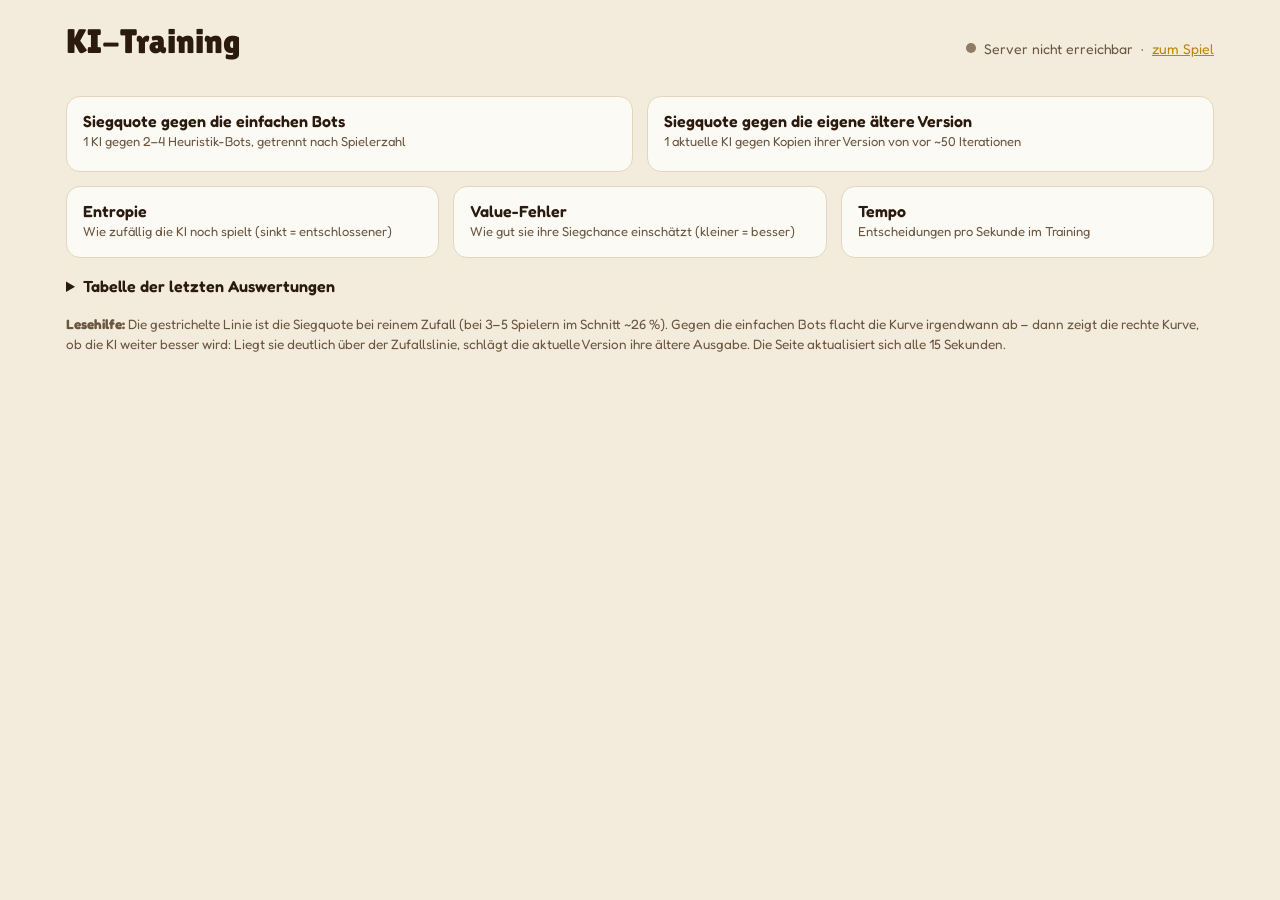
==== web/training.html @ 51f73f67 "Neues Tisch-Layout mit Kartenbildern, Kartenflüge, Kuhhandel per Hover, Einstellungsmenü, Trainings-" ====
<!doctype html>
<html lang="de">
<head>
<meta charset="utf-8">
<meta name="viewport" content="width=device-width, initial-scale=1">
<title>KI-Training</title>
<link href="https://fonts.googleapis.com/css2?family=Fredoka:wght@400;500;600;700&family=Lilita+One&display=swap" rel="stylesheet">
<style>
  :root {
    color-scheme: light;
    --bg: #f3ecdc; --surface-1: #fcfaf4; --border: #e2d7bd;
    --text-primary: #2b1a0e; --text-secondary: #6b5640; --text-muted: #8f7c66;
    --grid: #ebe3d0; --axis: #bfb196;
    --series-1: #2a78d6; --series-2: #eb6834; --series-3: #1baf7a; --series-4: #4a3aa7;
    --ref: #9a8d78; --good: #008300; --accent: #b8860b;
  }
  @media (prefers-color-scheme: dark) {
    :root:where(:not([data-theme="light"])) {
      color-scheme: dark;
      --bg: #141210; --surface-1: #1d1a17; --border: #332d26;
      --text-primary: #f7efdc; --text-secondary: #c3b8a4; --text-muted: #978b78;
      --grid: #2a2520; --axis: #4d443a;
      --series-1: #3987e5; --series-2: #d95926; --series-3: #199e70; --series-4: #9085e9;
      --ref: #8a7f6e; --good: #3fb950; --accent: #f5c542;
    }
  }
  * { box-sizing: border-box; }
  body { margin: 0; font-family: "Fredoka", system-ui, sans-serif; background: var(--bg); color: var(--text-primary); }
  main { max-width: 1180px; margin: 0 auto; padding: 22px 16px 60px; }
  header { display: flex; align-items: baseline; justify-content: space-between; gap: 16px; flex-wrap: wrap; }
  h1 { font-family: "Lilita One"; font-weight: 400; font-size: 34px; margin: 0; }
  .status { font-size: 14px; color: var(--text-secondary); display: flex; align-items: center; gap: 8px; }
  .dot { width: 10px; height: 10px; border-radius: 50%; background: var(--text-muted); }
  .dot.on { background: var(--good); box-shadow: 0 0 0 4px color-mix(in srgb, var(--good) 25%, transparent); animation: pulse 1.6s infinite; }
  @keyframes pulse { 50% { box-shadow: 0 0 0 7px color-mix(in srgb, var(--good) 0%, transparent); } }
  a { color: var(--accent); }
  .tiles { display: grid; grid-template-columns: repeat(auto-fit, minmax(170px, 1fr)); gap: 12px; margin: 18px 0; }
  .tile { background: var(--surface-1); border: 1px solid var(--border); border-radius: 14px; padding: 12px 16px; }
  .tile .k { font-size: 13px; color: var(--text-secondary); }
  .tile .v { font-family: "Lilita One"; font-size: 32px; line-height: 1.15; margin-top: 2px; }
  .tile .s { font-size: 12.5px; color: var(--text-muted); }
  .grid2 { display: grid; grid-template-columns: 1fr 1fr; gap: 14px; }
  .grid3 { display: grid; grid-template-columns: repeat(3, 1fr); gap: 14px; margin-top: 14px; }
  @media (max-width: 860px) { .grid2, .grid3 { grid-template-columns: 1fr; } }
  .card { background: var(--surface-1); border: 1px solid var(--border); border-radius: 14px; padding: 14px 16px 10px; position: relative; }
  .card h2 { font-size: 16px; font-weight: 600; margin: 0; }
  .card p.sub { margin: 2px 0 8px; font-size: 13px; color: var(--text-secondary); }
  .legend { display: flex; gap: 14px; flex-wrap: wrap; font-size: 12.5px; color: var(--text-secondary); margin-bottom: 4px; }
  .legend i { display: inline-block; width: 14px; height: 2px; vertical-align: middle; margin-right: 5px; border-radius: 2px; }
  .legend i.dash { background: repeating-linear-gradient(90deg, var(--ref) 0 4px, transparent 4px 7px) !important; }
  svg { display: block; width: 100%; overflow: visible; }
  svg text { font-family: "Fredoka"; font-size: 11px; fill: var(--text-muted); }
  .tip {
    position: absolute; pointer-events: none; background: var(--surface-1); border: 1px solid var(--border);
    border-radius: 10px; padding: 7px 10px; font-size: 12.5px; box-shadow: 0 6px 18px rgba(0,0,0,.15); display: none; white-space: nowrap; z-index: 5;
  }
  .tip b { font-weight: 600; }
  .tip .row { display: flex; align-items: center; gap: 6px; }
  .tip .sw { width: 9px; height: 9px; border-radius: 50%; }
  details { margin-top: 18px; }
  summary { cursor: pointer; font-weight: 600; }
  table { border-collapse: collapse; width: 100%; font-size: 13px; margin-top: 8px; }
  th, td { padding: 5px 8px; border-bottom: 1px solid var(--border); text-align: right; }
  th:first-child, td:first-child { text-align: left; }
  .explain { font-size: 13.5px; color: var(--text-secondary); line-height: 1.5; margin-top: 18px; }
</style>
</head>
<body>
<main>
  <header>
    <h1>KI-Training</h1>
    <div class="status"><span class="dot" id="dot"></span><span id="status">lädt…</span> · <a href="/">zum Spiel</a></div>
  </header>

  <div class="tiles" id="tiles"></div>

  <div class="grid2">
    <div class="card">
      <h2>Siegquote gegen die einfachen Bots</h2>
      <p class="sub">1 KI gegen 2–4 Heuristik-Bots, getrennt nach Spielerzahl</p>
      <div class="legend" id="lg1"></div>
      <div id="c1"></div>
    </div>
    <div class="card">
      <h2>Siegquote gegen die eigene ältere Version</h2>
      <p class="sub">1 aktuelle KI gegen Kopien ihrer Version von vor ~50 Iterationen</p>
      <div class="legend" id="lg2"></div>
      <div id="c2"></div>
    </div>
  </div>
  <div class="grid3">
    <div class="card"><h2>Entropie</h2><p class="sub">Wie zufällig die KI noch spielt (sinkt = entschlossener)</p><div id="c3"></div></div>
    <div class="card"><h2>Value-Fehler</h2><p class="sub">Wie gut sie ihre Siegchance einschätzt (kleiner = besser)</p><div id="c4"></div></div>
    <div class="card"><h2>Tempo</h2><p class="sub">Entscheidungen pro Sekunde im Training</p><div id="c5"></div></div>
  </div>

  <details>
    <summary>Tabelle der letzten Auswertungen</summary>
    <div id="table"></div>
  </details>

  <p class="explain">
    <b>Lesehilfe:</b> Die gestrichelte Linie ist die Siegquote bei reinem Zufall (bei 3–5 Spielern im Schnitt ~26 %).
    Gegen die einfachen Bots flacht die Kurve irgendwann ab – dann zeigt die rechte Kurve, ob die KI weiter besser wird:
    Liegt sie deutlich über der Zufallslinie, schlägt die aktuelle Version ihre ältere Ausgabe. Die Seite aktualisiert sich alle 15 Sekunden.
  </p>
</main>

<script>
"use strict";
const $ = (s) => document.querySelector(s);
const css = (v) => getComputedStyle(document.documentElement).getPropertyValue(v).trim();
const NS = "http://www.w3.org/2000/svg";
const RANDOM = (1 / 3 + 1 / 4 + 1 / 5) / 3;

function parseByN(s) {
  const out = {};
  (s || "").split(" ").filter(Boolean).forEach((p) => { const [n, v] = p.split(":"); out[n] = +v; });
  return out;
}
const pct = (v) => `${Math.round(v * 100)} %`;

/** Linienchart mit Fadenkreuz-Tooltip. series: [{name, color, points:[[x,y]]}] */
function lineChart(host, series, opt = {}) {
  host.innerHTML = "";
  const W = host.clientWidth || 500, H = opt.height || 240;
  const m = { l: 42, r: 12, t: 10, b: 26 };
  const all = series.flatMap((s) => s.points);
  if (!all.length) { host.innerHTML = `<p class="sub">Noch keine Daten.</p>`; return; }
  const xs = all.map((p) => p[0]);
  const x0 = Math.min(...xs), x1 = Math.max(...xs, x0 + 1);
  let y0 = opt.yMin ?? Math.min(...all.map((p) => p[1]));
  let y1 = opt.yMax ?? Math.max(...all.map((p) => p[1]));
  if (y1 === y0) y1 = y0 + 1;
  const X = (x) => m.l + ((x - x0) / (x1 - x0)) * (W - m.l - m.r);
  const Y = (y) => H - m.b - ((y - y0) / (y1 - y0)) * (H - m.t - m.b);
  const svg = document.createElementNS(NS, "svg");
  svg.setAttribute("viewBox", `0 0 ${W} ${H}`);
  svg.setAttribute("height", H);
  const add = (tag, attrs, parent = svg) => {
    const e = document.createElementNS(NS, tag);
    for (const k in attrs) e.setAttribute(k, attrs[k]);
    parent.appendChild(e);
    return e;
  };
  // Gitter + Achsen
  const ticks = 4;
  for (let i = 0; i <= ticks; i++) {
    const v = y0 + ((y1 - y0) * i) / ticks;
    add("line", { x1: m.l, x2: W - m.r, y1: Y(v), y2: Y(v), stroke: css("--grid"), "stroke-width": 1 });
    add("text", { x: m.l - 6, y: Y(v) + 4, "text-anchor": "end" }).textContent = opt.fmt ? opt.fmt(v) : +v.toFixed(3);
  }
  add("line", { x1: m.l, x2: W - m.r, y1: H - m.b, y2: H - m.b, stroke: css("--axis") });
  const xt = 5;
  for (let i = 0; i <= xt; i++) {
    const v = Math.round(x0 + ((x1 - x0) * i) / xt);
    add("text", { x: X(v), y: H - 8, "text-anchor": "middle" }).textContent = v;
  }
  if (opt.ref !== undefined) {
    add("line", { x1: m.l, x2: W - m.r, y1: Y(opt.ref), y2: Y(opt.ref), stroke: css("--ref"), "stroke-width": 1.5, "stroke-dasharray": "5 4" });
  }
  for (const s of series) {
    if (!s.points.length) continue;
    const d = s.points.map((p, i) => `${i ? "L" : "M"}${X(p[0]).toFixed(1)},${Y(p[1]).toFixed(1)}`).join("");
    add("path", { d, fill: "none", stroke: s.color, "stroke-width": 2, "stroke-linejoin": "round", "stroke-linecap": "round" });
    const last = s.points[s.points.length - 1];
    add("circle", { cx: X(last[0]), cy: Y(last[1]), r: 4, fill: s.color, stroke: css("--surface-1"), "stroke-width": 2 });
  }
  // Hover
  const cross = add("line", { y1: m.t, y2: H - m.b, stroke: css("--axis"), "stroke-width": 1, visibility: "hidden" });
  const dots = series.map((s) => add("circle", { r: 4.5, fill: s.color, stroke: css("--surface-1"), "stroke-width": 2, visibility: "hidden" }));
  const hit = add("rect", { x: m.l, y: m.t, width: W - m.l - m.r, height: H - m.t - m.b, fill: "transparent" });
  const tip = document.createElement("div");
  tip.className = "tip";
  host.style.position = "relative";
  host.appendChild(svg);
  host.appendChild(tip);
  hit.addEventListener("mousemove", (e) => {
    const r = svg.getBoundingClientRect();
    const px = ((e.clientX - r.left) / r.width) * W;
    const xv = x0 + ((px - m.l) / (W - m.l - m.r)) * (x1 - x0);
    let rows = "";
    let cx = null;
    series.forEach((s, i) => {
      if (!s.points.length) { dots[i].setAttribute("visibility", "hidden"); return; }
      let best = s.points[0];
      for (const p of s.points) if (Math.abs(p[0] - xv) < Math.abs(best[0] - xv)) best = p;
      cx = best[0];
      dots[i].setAttribute("cx", X(best[0])); dots[i].setAttribute("cy", Y(best[1])); dots[i].setAttribute("visibility", "visible");
      rows += `<div class="row"><span class="sw" style="background:${s.color}"></span>${s.name}: <b>${opt.fmt ? opt.fmt(best[1]) : best[1]}</b></div>`;
    });
    cross.setAttribute("x1", X(cx)); cross.setAttribute("x2", X(cx)); cross.setAttribute("visibility", "visible");
    tip.innerHTML = `<div style="color:var(--text-muted)">Iteration ${cx}</div>${rows}`;
    tip.style.display = "block";
    const left = (X(cx) / W) * r.width;
    tip.style.left = `${Math.min(left + 12, r.width - tip.offsetWidth - 4)}px`;
    tip.style.top = "8px";
  });
  hit.addEventListener("mouseleave", () => {
    tip.style.display = "none";
    cross.setAttribute("visibility", "hidden");
    dots.forEach((d) => d.setAttribute("visibility", "hidden"));
  });
}

function legend(host, items) {
  host.innerHTML = items.map((it) => `<span><i class="${it.dash ? "dash" : ""}" style="background:${it.color}"></i>${it.name}</span>`).join("");
}

function smooth(points, k = 5) {
  return points.map((p, i) => {
    const w = points.slice(Math.max(0, i - k + 1), i + 1);
    return [p[0], w.reduce((s, q) => s + q[1], 0) / w.length];
  });
}

let lastData = null;
async function load() {
  let data;
  try { data = await (await fetch("/api/training")).json(); } catch (e) { $("#status").textContent = "Server nicht erreichbar"; return; }
  lastData = data;
  draw(data);
}

function draw(data) {
  const rows = data.rows.map((r) => ({ ...r, iter: +r.iter }));
  $("#dot").className = "dot" + (data.running ? " on" : "");
  $("#status").textContent = data.running ? `Training läuft · letztes Update vor ${data.updated_s} s` : "Training gestoppt";
  if (!rows.length) { $("#tiles").innerHTML = "<p>Noch keine Trainingsdaten.</p>"; return; }
  const last = rows[rows.length - 1];
  const evals = rows.filter((r) => r.eval_winrate);
  const olds = rows.filter((r) => r.vs_old_winrate);
  const le = evals[evals.length - 1];
  const lo = olds[olds.length - 1];
  const hrs = (+last.time_min) / 60;
  const best = evals.reduce((b, r) => Math.max(b, +r.eval_winrate), 0);
  $("#tiles").innerHTML = `
    <div class="tile"><div class="k">Iteration</div><div class="v">${last.iter}</div><div class="s">${last.games_total ? (+last.games_total).toLocaleString("de-DE") + " Partien gespielt" : ""}</div></div>
    <div class="tile"><div class="k">Trainingszeit</div><div class="v">${hrs >= 1 ? hrs.toFixed(1) + " h" : Math.round(+last.time_min) + " min"}</div><div class="s">${(+last.sps).toLocaleString("de-DE")} Entscheidungen/s</div></div>
    <div class="tile"><div class="k">Gegen einfache Bots</div><div class="v">${le ? pct(+le.eval_winrate) : "–"}</div><div class="s">Bestwert ${pct(best)} · Zufall ${pct(RANDOM)}</div></div>
    <div class="tile"><div class="k">Gegen ältere Version</div><div class="v">${lo ? pct(+lo.vs_old_winrate) : "–"}</div><div class="s">${lo ? `gegen Iteration ${lo.vs_old_iter}` : "ab Iteration ~60"}</div></div>`;

  const colors = [css("--series-1"), css("--series-2"), css("--series-3")];
  const byN = (list, col) => ["3", "4", "5"].map((n, i) => ({
    name: `${n} Spieler`, color: colors[i],
    points: list.filter((r) => r[col]).map((r) => [r.iter, parseByN(r[col])[n]]).filter((p) => p[1] !== undefined),
  }));
  const ref = { name: "Zufall (~26 %)", color: css("--ref"), dash: true };
  const s1 = byN(evals, "eval_by_n");
  legend($("#lg1"), [...s1, ref]);
  lineChart($("#c1"), s1, { yMin: 0, yMax: 1, fmt: pct, ref: RANDOM });
  const s2 = [{ name: "Gesamt", color: css("--series-4"), points: olds.map((r) => [r.iter, +r.vs_old_winrate]) }];
  legend($("#lg2"), [...s2, ref]);
  lineChart($("#c2"), s2, { yMin: 0, yMax: 1, fmt: pct, ref: RANDOM });
  const one = (col, name) => [{ name, color: css("--series-1"), points: smooth(rows.filter((r) => r[col]).map((r) => [r.iter, +r[col]])) }];
  lineChart($("#c3"), one("ent", "Entropie"), { height: 170, fmt: (v) => v.toFixed(2) });
  lineChart($("#c4"), one("vl", "Value-Fehler"), { height: 170, fmt: (v) => v.toFixed(3) });
  lineChart($("#c5"), one("sps", "Entscheidungen/s"), { height: 170, fmt: (v) => Math.round(v).toLocaleString("de-DE") });

  const recent = evals.slice(-15).reverse();
  $("#table").innerHTML = `<table><thead><tr><th>Iteration</th><th>Zeit</th><th>vs Bots</th><th>3 Sp.</th><th>4 Sp.</th><th>5 Sp.</th><th>vs ältere Version</th></tr></thead><tbody>
    ${recent.map((r) => { const b = parseByN(r.eval_by_n); return `<tr><td>${r.iter}</td><td>${Math.round(+r.time_min)} min</td><td>${pct(+r.eval_winrate)}</td><td>${b[3] !== undefined ? pct(b[3]) : "–"}</td><td>${b[4] !== undefined ? pct(b[4]) : "–"}</td><td>${b[5] !== undefined ? pct(b[5]) : "–"}</td><td>${r.vs_old_winrate ? pct(+r.vs_old_winrate) + ` (It. ${r.vs_old_iter})` : "–"}</td></tr>`; }).join("")}
  </tbody></table>`;
}

load();
setInterval(load, 15000);
let rt;
window.addEventListener("resize", () => { clearTimeout(rt); rt = setTimeout(() => lastData && draw(lastData), 150); });
</script>
</body>
</html>
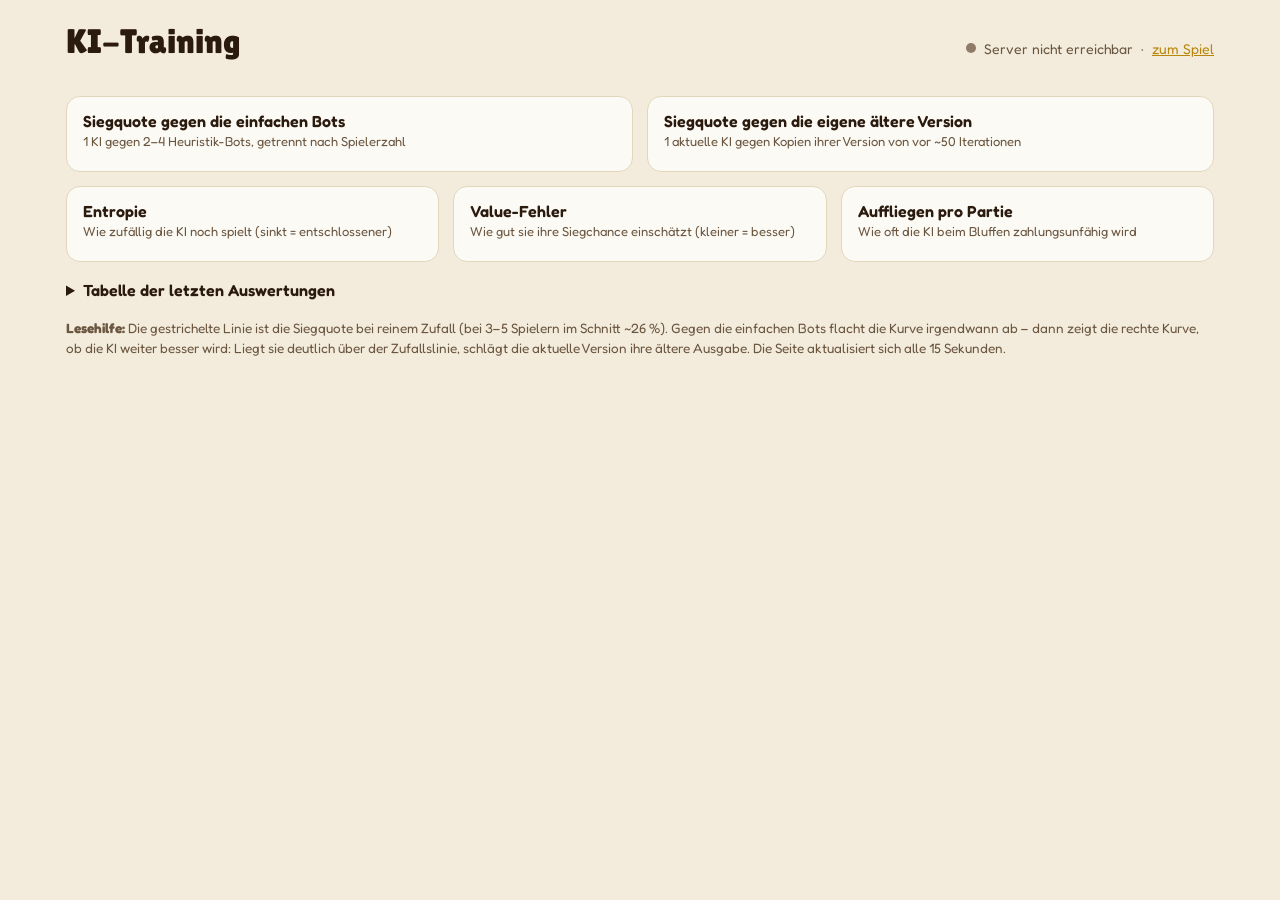
==== commit f426eab9: "Kuhhandel sichtbar in der Mitte, Gegnerkarten anklickbar markiert, luftigeres Layout, Malus fürs Auf" ====
--- a/web/training.html
+++ b/web/training.html
@@ -91,7 +91,7 @@
   <div class="grid3">
     <div class="card"><h2>Entropie</h2><p class="sub">Wie zufällig die KI noch spielt (sinkt = entschlossener)</p><div id="c3"></div></div>
     <div class="card"><h2>Value-Fehler</h2><p class="sub">Wie gut sie ihre Siegchance einschätzt (kleiner = besser)</p><div id="c4"></div></div>
-    <div class="card"><h2>Tempo</h2><p class="sub">Entscheidungen pro Sekunde im Training</p><div id="c5"></div></div>
+    <div class="card"><h2>Auffliegen pro Partie</h2><p class="sub">Wie oft die KI beim Bluffen zahlungsunfähig wird</p><div class="legend" id="lg5"></div><div id="c5"></div></div>
   </div>
 
   <details>
@@ -238,6 +238,7 @@
     <div class="tile"><div class="k">Iteration</div><div class="v">${last.iter}</div><div class="s">${last.games_total ? (+last.games_total).toLocaleString("de-DE") + " Partien gespielt" : ""}</div></div>
     <div class="tile"><div class="k">Trainingszeit</div><div class="v">${hrs >= 1 ? hrs.toFixed(1) + " h" : Math.round(+last.time_min) + " min"}</div><div class="s">${(+last.sps).toLocaleString("de-DE")} Entscheidungen/s</div></div>
     <div class="tile"><div class="k">Gegen einfache Bots</div><div class="v">${le ? pct(+le.eval_winrate) : "–"}</div><div class="s">Bestwert ${pct(best)} · Zufall ${pct(RANDOM)}</div></div>
+    <div class="tile"><div class="k">Auffliegen pro Partie</div><div class="v">${le && le.eval_busts ? (+le.eval_busts).toFixed(1) : "–"}</div><div class="s">${last.bust_penalty ? `Malus ${last.bust_penalty} pro Auffliegen` : "ohne Malus"}</div></div>
     <div class="tile"><div class="k">Gegen ältere Version</div><div class="v">${lo ? pct(+lo.vs_old_winrate) : "–"}</div><div class="s">${lo ? `gegen Iteration ${lo.vs_old_iter}` : "ab Iteration ~60"}</div></div>`;
 
   const colors = [css("--series-1"), css("--series-2"), css("--series-3")];
@@ -255,7 +256,12 @@
   const one = (col, name) => [{ name, color: css("--series-1"), points: smooth(rows.filter((r) => r[col]).map((r) => [r.iter, +r[col]])) }];
   lineChart($("#c3"), one("ent", "Entropie"), { height: 170, fmt: (v) => v.toFixed(2) });
   lineChart($("#c4"), one("vl", "Value-Fehler"), { height: 170, fmt: (v) => v.toFixed(3) });
-  lineChart($("#c5"), one("sps", "Entscheidungen/s"), { height: 170, fmt: (v) => Math.round(v).toLocaleString("de-DE") });
+  const s5 = [
+    { name: "gegen Bots", color: css("--series-1"), points: rows.filter((r) => r.eval_busts).map((r) => [r.iter, +r.eval_busts]) },
+    { name: "Self-Play", color: css("--series-2"), points: smooth(rows.filter((r) => r.busts_per_game).map((r) => [r.iter, +r.busts_per_game])) },
+  ];
+  legend($("#lg5"), s5);
+  lineChart($("#c5"), s5, { height: 170, yMin: 0, fmt: (v) => v.toFixed(1) });
 
   const recent = evals.slice(-15).reverse();
   $("#table").innerHTML = `<table><thead><tr><th>Iteration</th><th>Zeit</th><th>vs Bots</th><th>3 Sp.</th><th>4 Sp.</th><th>5 Sp.</th><th>vs ältere Version</th></tr></thead><tbody>
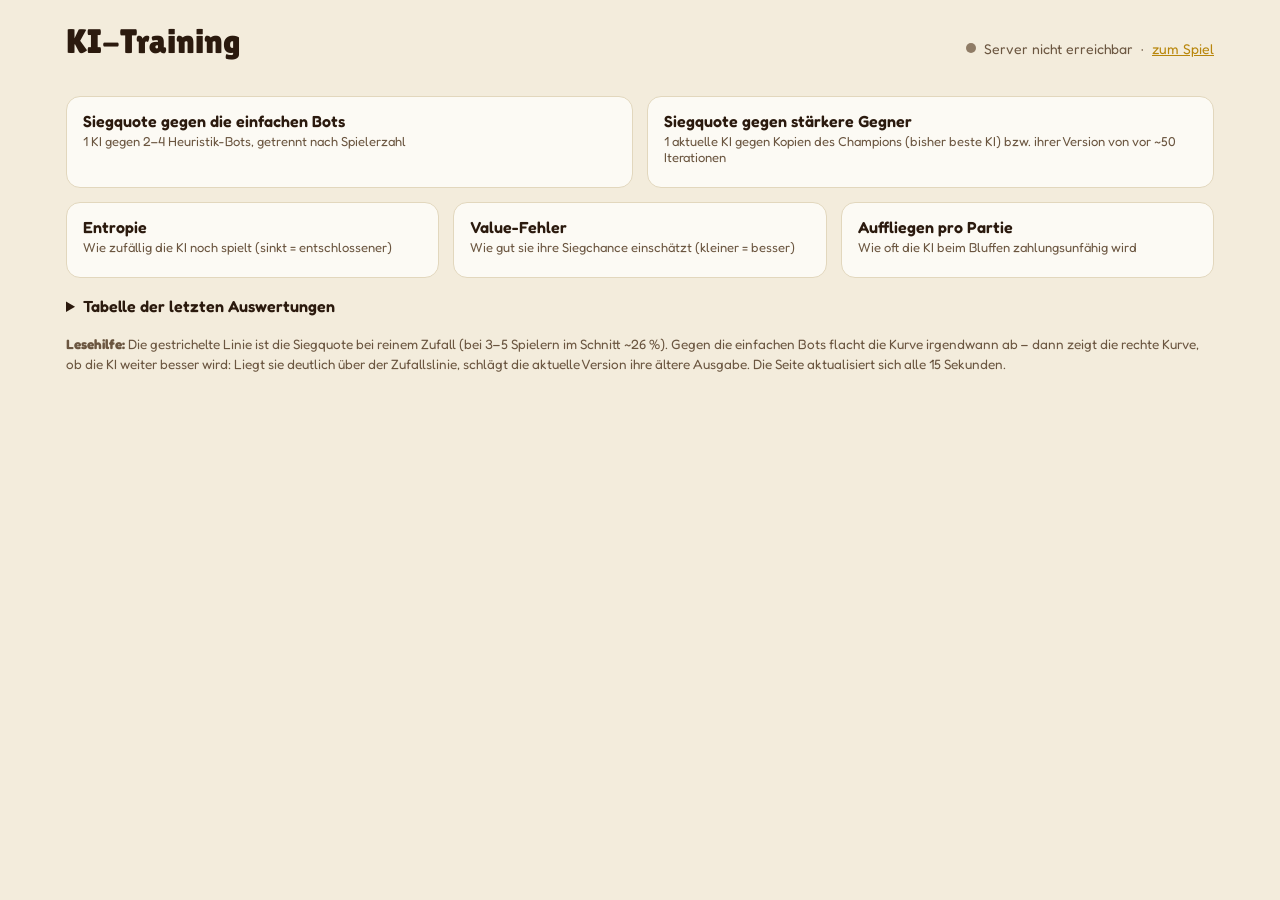
==== commit bde33f9c: "Größeres Netz (1024) mit Net2Wider aus der bisherigen KI, Champion als Trainingsgegner und Maßstab, " ====
--- a/web/training.html
+++ b/web/training.html
@@ -82,8 +82,8 @@
       <div id="c1"></div>
     </div>
     <div class="card">
-      <h2>Siegquote gegen die eigene ältere Version</h2>
-      <p class="sub">1 aktuelle KI gegen Kopien ihrer Version von vor ~50 Iterationen</p>
+      <h2>Siegquote gegen stärkere Gegner</h2>
+      <p class="sub">1 aktuelle KI gegen Kopien des Champions (bisher beste KI) bzw. ihrer Version von vor ~50 Iterationen</p>
       <div class="legend" id="lg2"></div>
       <div id="c2"></div>
     </div>
@@ -239,6 +239,7 @@
     <div class="tile"><div class="k">Trainingszeit</div><div class="v">${hrs >= 1 ? hrs.toFixed(1) + " h" : Math.round(+last.time_min) + " min"}</div><div class="s">${(+last.sps).toLocaleString("de-DE")} Entscheidungen/s</div></div>
     <div class="tile"><div class="k">Gegen einfache Bots</div><div class="v">${le ? pct(+le.eval_winrate) : "–"}</div><div class="s">Bestwert ${pct(best)} · Zufall ${pct(RANDOM)}</div></div>
     <div class="tile"><div class="k">Auffliegen pro Partie</div><div class="v">${le && le.eval_busts ? (+le.eval_busts).toFixed(1) : "–"}</div><div class="s">${last.bust_penalty ? `Malus ${last.bust_penalty} pro Auffliegen` : "ohne Malus"}</div></div>
+    ${champs.length ? `<div class="tile"><div class="k">Gegen den Champion</div><div class="v">${pct(+champs[champs.length - 1].vs_champ_winrate)}</div><div class="s">Gleichstand ≈ ${pct(RANDOM)} · Bestwert ${pct(Math.max(...champs.map((r) => +r.vs_champ_winrate)))}</div></div>` : ""}
     <div class="tile"><div class="k">Gegen ältere Version</div><div class="v">${lo ? pct(+lo.vs_old_winrate) : "–"}</div><div class="s">${lo ? `gegen Iteration ${lo.vs_old_iter}` : "ab Iteration ~60"}</div></div>`;
 
   const colors = [css("--series-1"), css("--series-2"), css("--series-3")];
@@ -250,7 +251,11 @@
   const s1 = byN(evals, "eval_by_n");
   legend($("#lg1"), [...s1, ref]);
   lineChart($("#c1"), s1, { yMin: 0, yMax: 1, fmt: pct, ref: RANDOM });
-  const s2 = [{ name: "Gesamt", color: css("--series-4"), points: olds.map((r) => [r.iter, +r.vs_old_winrate]) }];
+  const champs = rows.filter((r) => r.vs_champ_winrate);
+  const s2 = [
+    { name: "gegen Champion", color: css("--series-4"), points: champs.map((r) => [r.iter, +r.vs_champ_winrate]) },
+    { name: "gegen ältere Version", color: css("--series-2"), points: olds.map((r) => [r.iter, +r.vs_old_winrate]) },
+  ].filter((x) => x.points.length);
   legend($("#lg2"), [...s2, ref]);
   lineChart($("#c2"), s2, { yMin: 0, yMax: 1, fmt: pct, ref: RANDOM });
   const one = (col, name) => [{ name, color: css("--series-1"), points: smooth(rows.filter((r) => r[col]).map((r) => [r.iter, +r[col]])) }];
